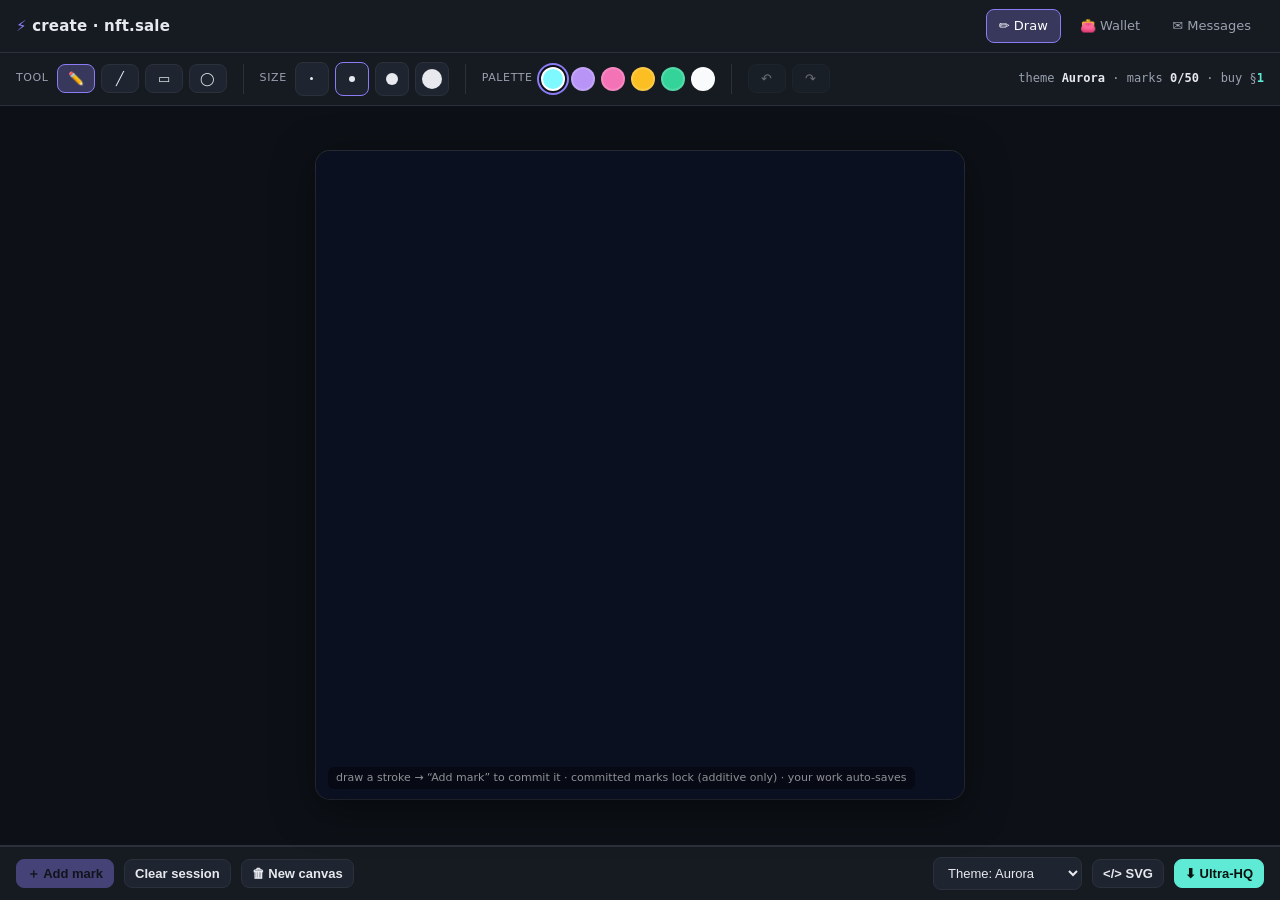
==== create/index.html @ 682428ed "Add create.nft.sale front-door app (Wallet · Draw · Messages) Multi-page static app under create/ — " ====
<!doctype html>
<html lang="en">
<head>
<meta charset="utf-8">
<meta name="viewport" content="width=device-width,initial-scale=1">
<title>create · nft.sale</title>
<link rel="icon" href="data:image/svg+xml,<svg xmlns='http://www.w3.org/2000/svg' viewBox='0 0 100 100'><text y='.9em' font-size='84'>⚡</text></svg>">
<meta http-equiv="refresh" content="0; url=./draw/">
<link rel="canonical" href="./draw/">
<style>body{background:#0d1117;color:#9aa1af;font:15px system-ui,sans-serif;display:grid;place-items:center;height:100vh;margin:0}a{color:#8b7cf6}</style>
</head>
<body><p>Taking you to the canvas… <a href="./draw/">Draw →</a></p></body>
</html>
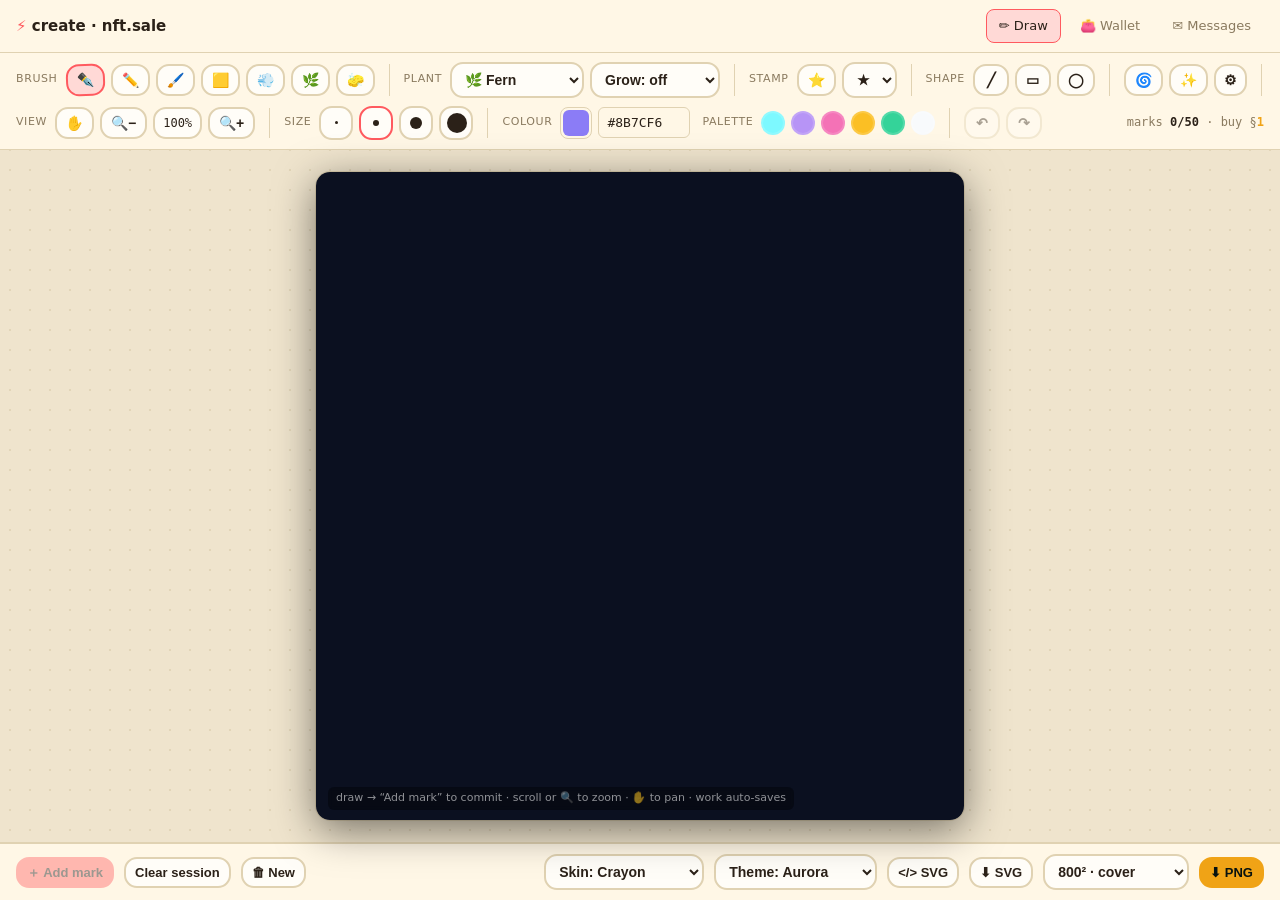
==== commit 18a41786: "Licensing (MIT / BSL 1.1) + asset credits + provenance mint - LICENSE: MIT (mockup-render.js, the sh" ====
--- a/create/index.html
+++ b/create/index.html
@@ -1,6 +1,7 @@
 <!doctype html>
 <html lang="en">
 <head>
+<!-- Big Red — © 2026 sun-dive — Licensed under the Business Source License 1.1 (see LICENSE). -->
 <meta charset="utf-8">
 <meta name="viewport" content="width=device-width,initial-scale=1">
 <title>create · nft.sale</title>
